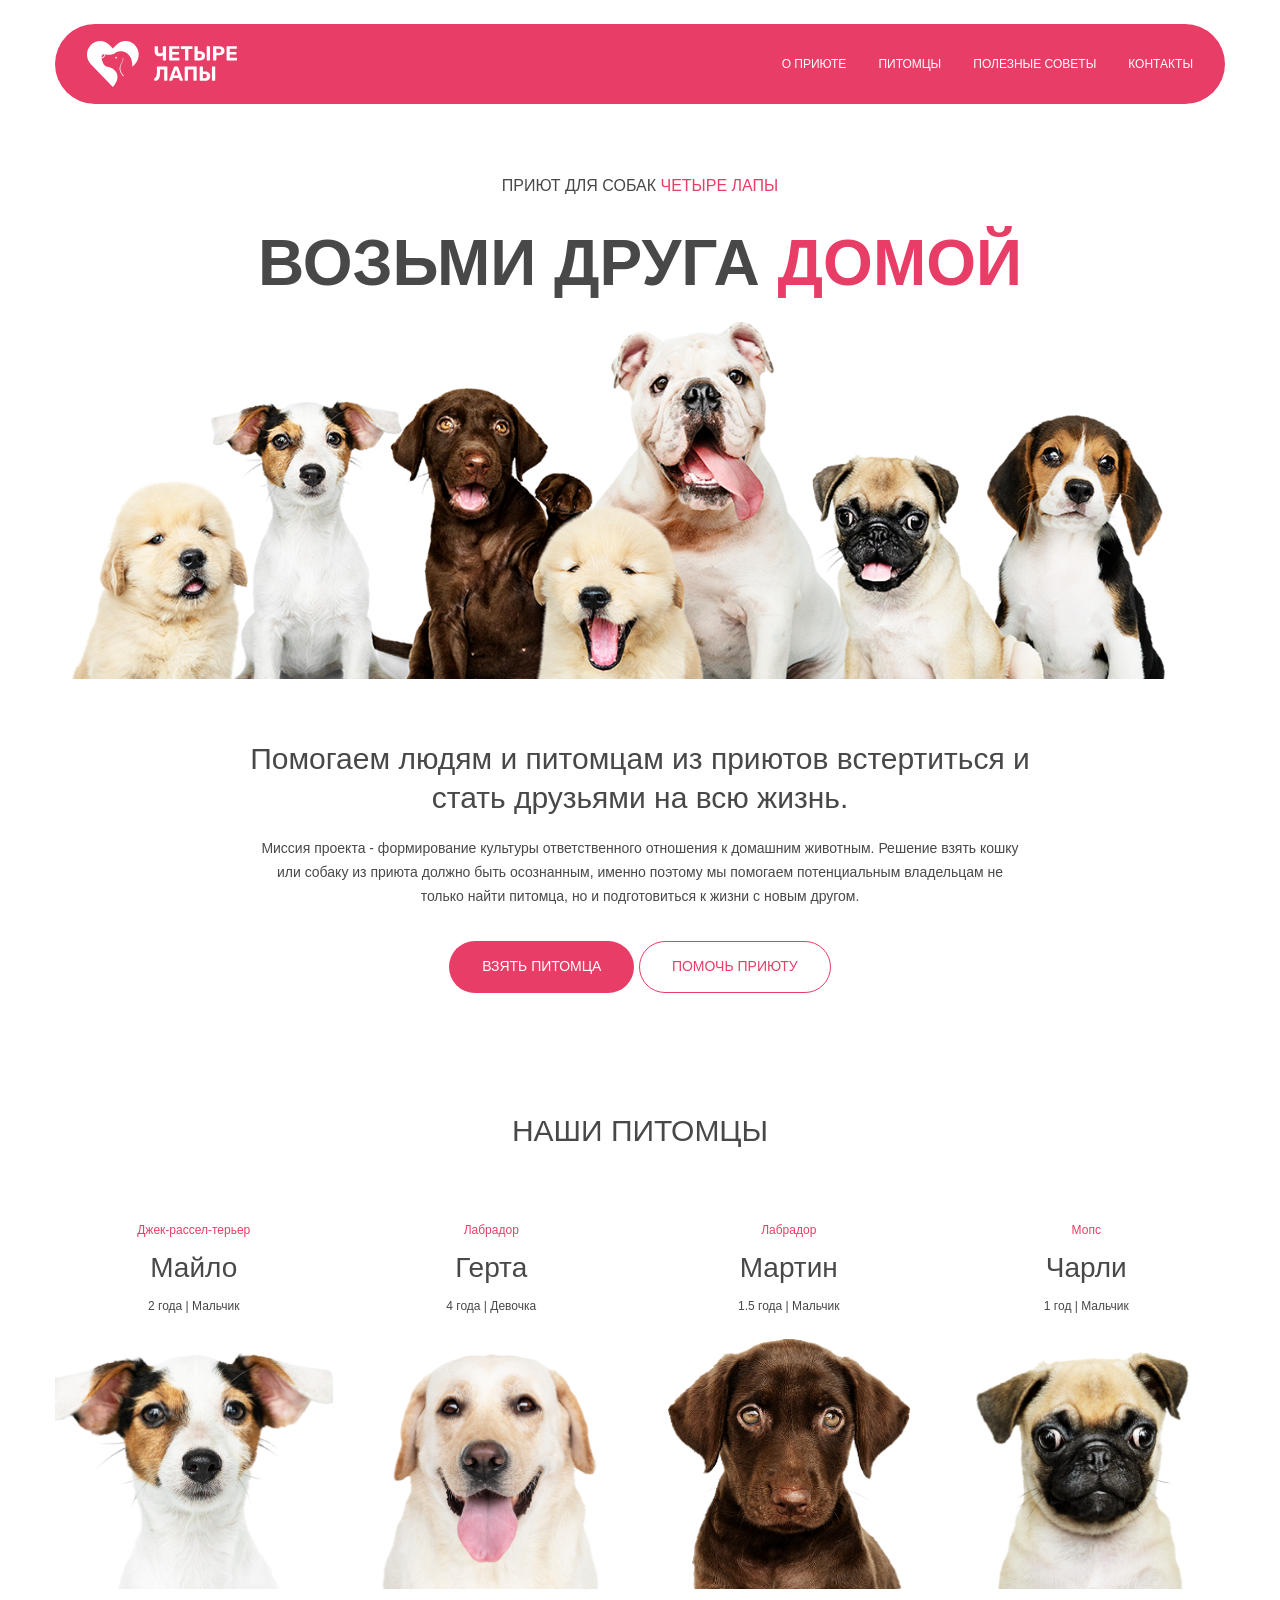
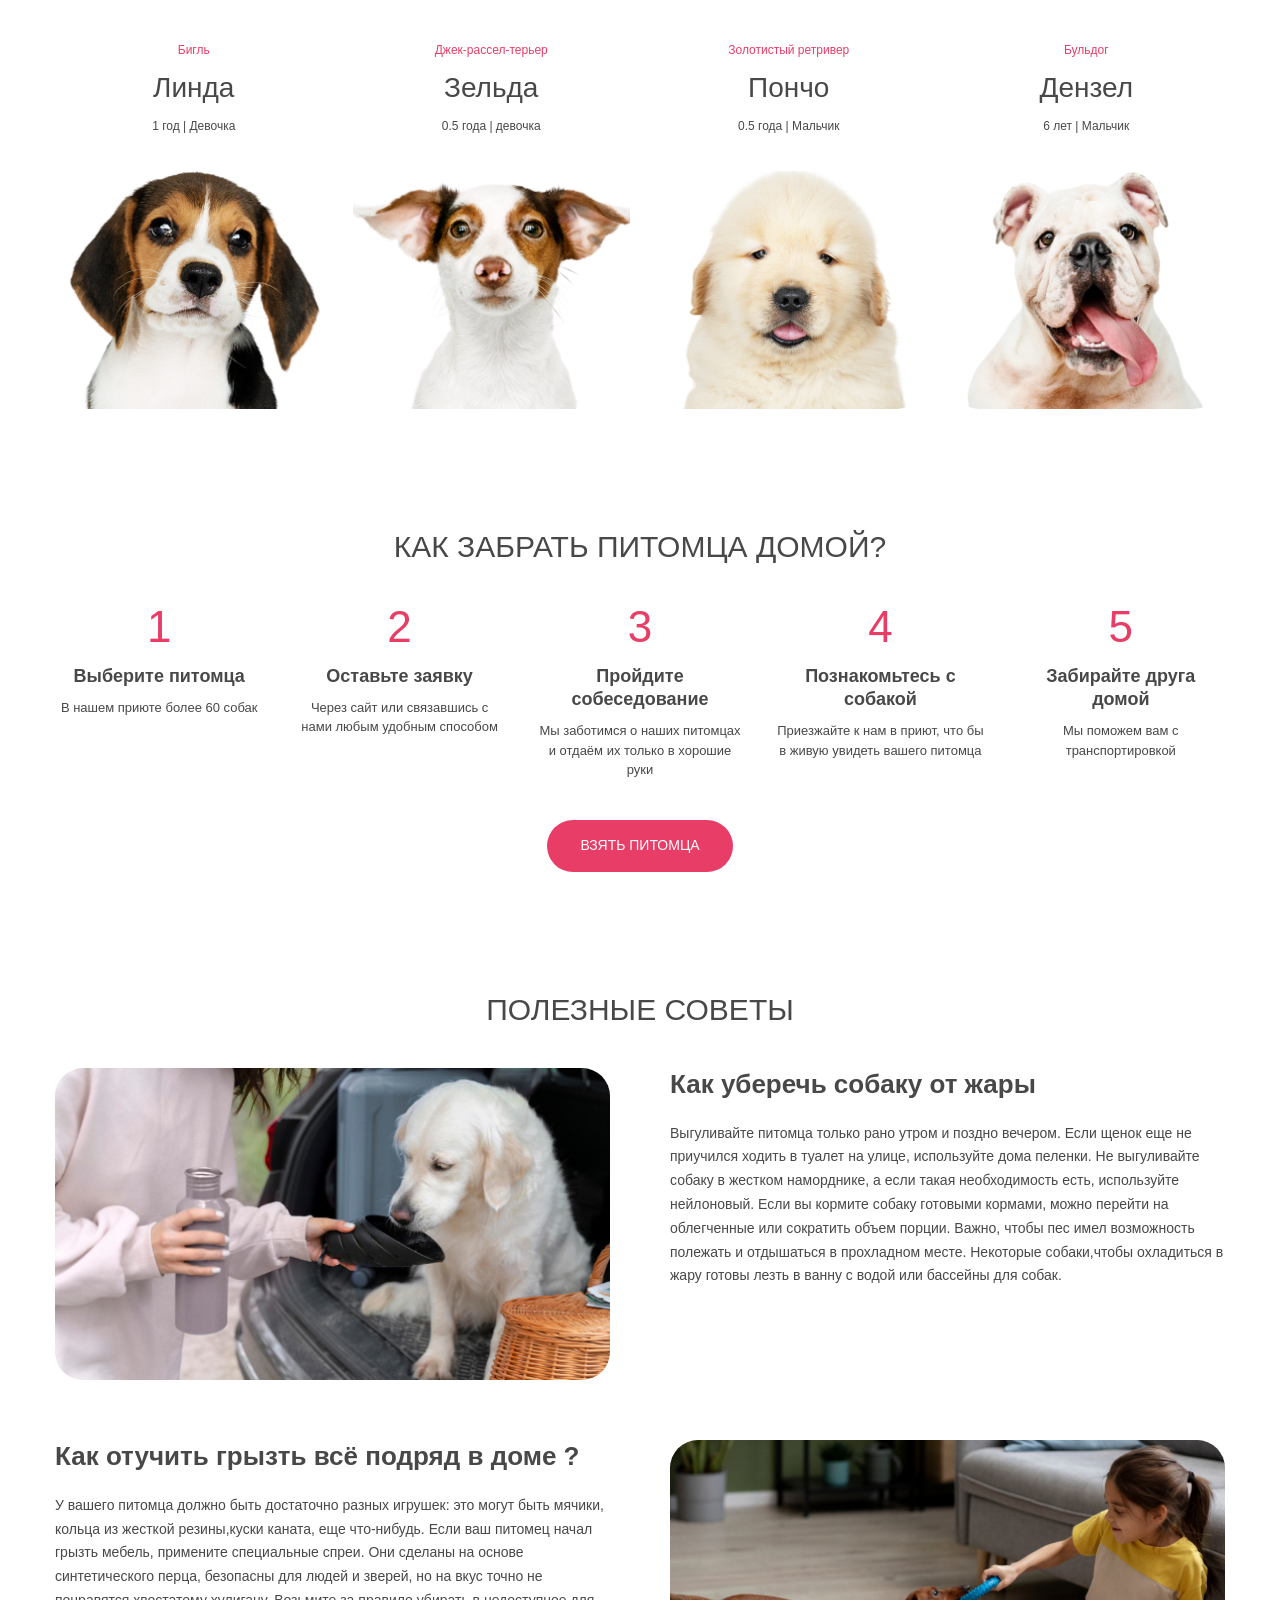
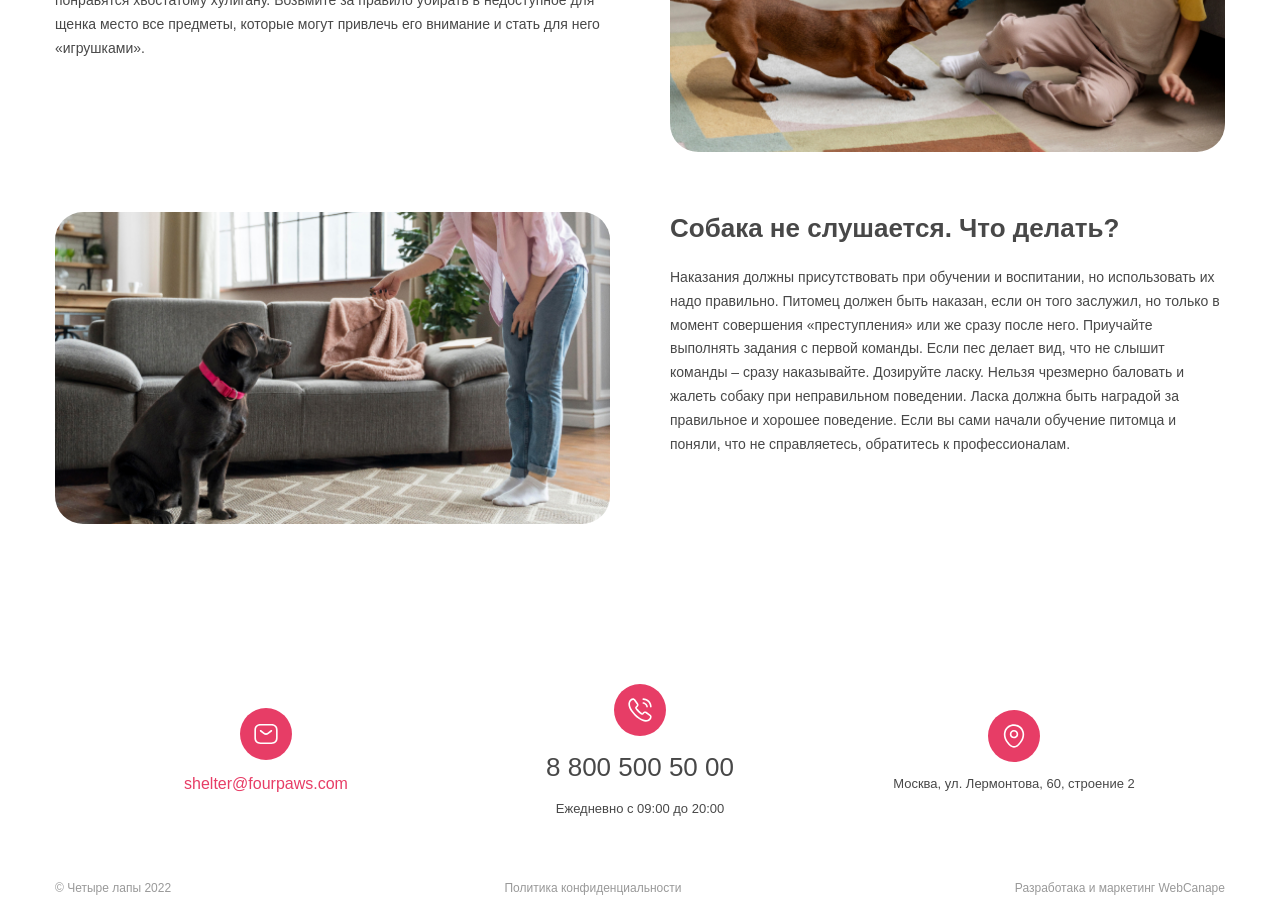
==== index.html @ 3e5d0def "Изменил структуру, и добавил весь сайт" ====
<!DOCTYPE html>
<html lang="ru">
  <head>
    <meta charset="utf-8">
    <meta name="viewport" content="width=device-width, initial-scale=1.0">
    <link rel="stylesheet" href="css/style.css">
    <meta name="viewport" content="width=device-width, initial-scale=1.0">
    <title>Четыре лапы</title>
    <link rel="stylesheet" href="style.css">
    <script src="script.js"></script>
  </head>
  <body>
      <div class="hero-area">
        <header class="header container">
          <a class="logo" href="#">
            <img src="assets/лого.svg" alt="Четыре лапы">
          </a>
          <nav class="navigation" aria-label="Основная навигация">
            <a href="#about">О приюте</a>
            <a href="#pets">Питомцы</a>
            <a href="#advice">Полезные советы</a>
            <a href="#contacts">Контакты</a>
          </nav>
          <button class="menu-button" type="button" aria-label="Открыть меню">☰</button>
        </header>
        <section class="hero">
          <div class="container">
            <p class="hero-subtitle">
              Приют для собак <span>Четыре лапы</span>
            </p>
            <h1>Возьми друга <span>домой</span></h1>
            <img class="hero-image" src="assets/Model2 1.png" alt="Собаки из приюта">
          </div>
        </section>
      </div>
      <section class="about section" id="about">
        <div class="container">
          <h2 class="about-title">
            Помогаем людям и питомцам из приютов встертиться и стать друзьями на всю жизнь.
          </h2>
          <p class="about-text">
            Миссия проекта - формирование культуры ответственного отношения к домашним животным.
            Решение взять кошку или собаку из приюта должно быть осознанным,
            именно поэтому мы помогаем потенциальным владельцам не только найти питомца,
            но и подготовиться к жизни с новым другом.
          </p>
          <div class="actions">
            <a class="button button-primary" href="#pets">Взять питомца
            </a>
            <a class="button button-outline" href="#contacts">Помочь приюту</a>
          </div>
        </div>
      </section>
      <section class="pets section" id="pets">
        <div class="container">
          <h2 class="section-title">Наши питомцы</h2>
          <div class="pets-grid">
            <article class="pet-card">
              <p class="pet-breed">Джек-рассел-терьер</p>
              <h3 class="pet-name">Майло</h3>
              <p class="pet-info">2 года | Мальчик</p>
              <img class="pet-image" src="assets/mailo.png" alt="Пёс Майло">
            </article>
            <article class="pet-card">
              <p class="pet-breed">Лабрадор</p>
              <h3 class="pet-name">Герта</h3>
              <p class="pet-info">4 года | Девочка</p>
              <img class="pet-image" src="assets/gerta.png" alt="Собака Герта">
            </article>
            <article class="pet-card">
              <p class="pet-breed">Лабрадор</p>
              <h3 class="pet-name">Мартин</h3>
              <p class="pet-info">1.5 года | Мальчик</p>
              <img class="pet-image" src="assets/martin.png" alt="Пёс Мартин">
            </article>
            <article class="pet-card">
              <p class="pet-breed">Мопс</p>
              <h3 class="pet-name">Чарли</h3>
              <p class="pet-info">1 год | Мальчик</p>
              <img class="pet-image" src="assets/charli.png" alt="Пёс Чарли">
            </article>
            <article class="pet-card">
              <p class="pet-breed">Бигль</p>
              <h3 class="pet-name">Линда</h3>
              <p class="pet-info">1 год | Девочка</p>
              <img class="pet-image" src="assets/linda.png" alt="Собака Линда">
            </article>
            <article class="pet-card">
              <p class="pet-breed">Джек-рассел-терьер</p>
              <h3 class="pet-name">Зельда</h3>
              <p class="pet-info">0.5 года | девочка</p>
              <img class="pet-image" src="assets/zelda.png" alt="Собака Зельда">
            </article>
            <article class="pet-card">
              <p class="pet-breed">Золотистый ретривер</p>
              <h3 class="pet-name">Пончо</h3>
              <p class="pet-info">0.5 года | Мальчик</p>
              <img class="pet-image" src="assets/poncho.png" alt="Пёс Пончо">
            </article>
            <article class="pet-card">
              <p class="pet-breed">Бульдог</p>
              <h3 class="pet-name">Дензел</h3>
              <p class="pet-info">6 лет | Мальчик</p>
              <img class="pet-image" src="assets/denzel.png" alt="Пёс Дензел">
            </article>
          </div>
        </div>
      </section>
      <section class="adoption section">
        <div class="container">
          <h2 class="section-title">КАК ЗАБРАТЬ ПИТОМЦА ДОМОЙ?</h2>
          <ol class="steps">
            <li>
              <h3>Выберите питомца</h3>
              <p>В нашем приюте более 60 собак</p>
            </li>
            <li>
              <h3>Оставьте заявку</h3>
              <p>Через сайт или связавшись с нами любым удобным способом</p>
            </li>
            <li>
              <h3>Пройдите собеседование</h3>
              <p>Мы заботимся о наших питомцах и отдаём их только в хорошие руки</p>
            </li>
            <li>
              <h3>Познакомьтесь с собакой</h3>
              <p>Приезжайте к нам в приют, что бы в живую увидеть вашего питомца</p>
            </li>
            <li>
              <h3>Забирайте друга домой</h3>
              <p>Мы поможем вам с транспортировкой</p>
            </li>
          </ol>
          <div class="adoption-actions">
          <a class="button button-primary" href="#pets">Взять питомца</a>
          </div>
        </div>
      </section>
      <section class="advice section" id="advice">
        <div class="container">
          <h2 class="section-title">Полезные советы</h2>
          <div class="advice-list">
            <article class="advice-item">
              <img src="assets/dog_car.jpg" alt="Собака рядом с автомобилем">
              <div class="advice-content">
                <h3>Как уберечь собаку от жары</h3>
                <p>
                  Выгуливайте питомца только рано утром и поздно вечером. Если щенок еще не приучился ходить в туалет на улице, используйте дома пеленки.
                  Не выгуливайте собаку в жестком наморднике, а если такая необходимость есть, используйте нейлоновый.
                  Если вы кормите собаку готовыми кормами, можно перейти на облегченные или сократить объем порции.
                  Важно, чтобы пес имел возможность полежать и отдышаться в прохладном месте. Некоторые собаки,чтобы охладиться в жару готовы лезть в ванну с водой или бассейны для собак.
                </p>
              </div>
            </article>
            <article class="advice-item">
              <img src="assets/dog_play.jpg" alt="Собака грызёт игрушку">
              <div class="advice-content">
                <h3>Как отучить грызть всё подряд в доме ?</h3>
                <p>
                  У вашего питомца должно быть достаточно разных игрушек: это могут быть мячики,  кольца из жесткой резины,куски каната, еще что-нибудь.
                  Если ваш питомец начал грызть мебель, примените специальные спреи.
                  Они сделаны на основе синтетического перца, безопасны для людей и зверей, но на вкус точно не понравятся хвостатому хулигану.
                  Возьмите за правило убирать в недоступное для щенка место все предметы, которые могут привлечь его внимание и стать для него «игрушками».
                </p>
              </div>
            </article>
            <article class="advice-item">
              <img src="assets/dog_sit.jpg" alt="Собака грызёт игрушку">
              <div class="advice-content">
                <h3>Собака не слушается. Что делать?</h3>
                <p>
                  Наказания должны присутствовать при обучении и воспитании, но использовать их надо правильно.
                  Питомец должен быть наказан, если он того заслужил, но только в момент совершения «преступления» или же сразу после него.
                  Приучайте выполнять задания с первой команды.
                  Если пес делает вид, что не слышит команды – сразу наказывайте.
                  Дозируйте ласку. Нельзя чрезмерно баловать и жалеть собаку при неправильном поведении.
                  Ласка должна быть наградой за правильное и хорошее поведение.
                  Если вы сами начали обучение питомца и поняли, что не справляетесь, обратитесь к профессионалам.
                </p>
              </div>
            </article>
          </div>
        </div>
      </section>
            <footer class="footer" id="contacts">
              <div class="container">
                <div class="contacts">
                  <div class="contact-item">
                    <span class="contact-icon">
                      <img src="assets/mail.svg" alt="иконка почты">
                    </span>
                  <a class="contact-email" href="mailto:shelter@fourpaws.com">
                    shelter@fourpaws.com
                  </a>
                </div>
              <div class="contact-item">
                <span class="contact-icon">
                <img src="assets/telephone.svg" alt="иконка телефона">
                </span>
                <a class="contacts-phone" href="tel:88005005000">
                8 800 500 50 00
                </a>
                <p>Ежедневно с 09:00 до 20:00</p>
              </div>
              <div class="contact-item">
                <span class="contact-icon">
                  <img src="assets/map.svg" alt="иконка карты">
                </span>
                <p>Москва, ул. Лермонтова, 60, строение 2</p>
              </div>
            </div>
            <div class="footer-bottom">
              <p> © Четыре лапы 2022 </p>
              <a href="privacy.html">Политика конфиденциальности</a>
              <p>Разработака и маркетинг WebCanape</p>
            </div>
          </div>
        </footer>
    </body>
</html>
---- css/style.css ----
@font-face {
    font-family: "Rubik";
    src: url("../fonts/Rubik-Regular.woff2") format("woff2");
    font-weight: 400;
    font-style: normal;
    font-display: swap;
}

@font-face {
    font-family: "Rubik";
    src: url("../fonts/Rubik-Medium.woff2") format("woff2");
    font-weight: 500;
    font-style: normal;
    font-display: swap;
}

@font-face {
    font-family: "Rubik";
    src: url("../fonts/Rubik-Bold.woff2") format("woff2");
    font-weight: 700;
    font-style: normal;
    font-display: swap;
}

:root {
    --pink: #e73d66;
    --pink-light: #ffe3eb;
    --text: #484848;
    --gray: #444444;
    --white: #ffffff;
}

* {
    box-sizing: border-box;
}

body {
    margin: 0;
    font-family: "Rubik", sans-serif;
    font-size: 16px;
    line-height:1.5;
    color: var(--text);
    background-color: var(--white);
}

h1,h2,h3,p {
    margin: 0;
}

a {
    color: inherit;
    text-decoration: none;
}

img {
    display: block;
    max-width: 100%;
}

button,input {
    font: inherit;
}

.container {
    width: min(100% - 40px, 1170px);
    margin-inline: auto;
}

.section {
    padding-block: 60px;
}

.section-title {
    margin-bottom: 40px;
    font-size: 30px;
    font-weight: 500;
    line-height: 1.2;
    text-align: center;
    text-transform: uppercase;
}

.hero-area {
    padding-top: 24px;
    background-color: var(--white);
}

.header {
    display: flex;
    align-items: center;
    justify-content: space-between;
    gap: 24px;

    min-height: 80px;
    padding: 16px 32px;
    
    color: var(--white);
    background-color: var(--pink);
    border-radius: 50px;
}

.logo {
    flex-shrink: 0;
}

.logo img {
    width: 150px;
    height: auto;
}

.navigation {
    display: flex;
    align-items: center;
    gap: 32px;
}

.navigation a {
    font-size: 12px;
    font-weight: 500;
    text-transform: uppercase;
}

.navigation a:hover {
    opacity: 0.7;
}

.menu-button {
    display: none;
    padding: 8px;
    border: 0;
    color: inherit;
    background: transparent;
    font-size: 24px;
    cursor: pointer;
}

.hero {
    padding-top: 70px;
    text-align: center;
}

.hero-subtitle {
    margin-bottom: 30px;
    font-size: 16px;
    font-weight: 500;
    text-transform: uppercase;
}

.hero-subtitle span,.hero h1 span {
    color: var(--pink);
}

.hero h1 {
    margin-bottom: 24px;
    font-size: clamp(36px, 5vw, 88px);
    font-weight: 700;
    line-height: 1.1;
    text-transform: uppercase;
}

.hero-image {
    width: 100%;
    height: auto;
    margin-inline: auto;
}

.about {
    text-align: center;
}

.about-title {
    max-width: 800px;
    margin: 0 auto 20px;
    font-size:30px;
    font-weight: 400;
    line-height: 1.3;
}

.about-text {
    max-width: 760px;
    margin: 0 auto 32px;
    font-size: 14px;
    line-height: 1.7;
}

.action {
    display: flex;
    justify-content: center;
    flex-wrap: wrap;
    gap: 16px;
}

.button {
    display: inline-flex;
    align-items: center;
    justify-content: center;

    min-height: 52px;
    padding: 14px 32px;

    border: 1px solid transparent;
    border-radius: 30px;
    
    font-size: 14px;
    font-weight: 500;
    text-align: center;
    text-transform: uppercase;

    transition: background-color 0.2, color 0.2s;
}

.button-primary {
    color: var(--white);
    background-color: var(--pink);
}

.button-primary:hover {
    background-color: var(--text);
}

.button-outline {
    color: var(--pink);
    border-color: var(--pink);
    background-color: transparent;
}

.button-outline:hover {
    background-color: var(--pink-light);
}

.button:focus-visible,.navigation a:focus-visible {
    outline: 3px solid var(--text);
    outline-offset: 4px;
}

.pets-grid {
    display: grid;
    grid-template-columns: repeat(4, minmax(0, 1fr));
    gap: 20px;
}

.pet-card {
    display: flex;
    flex-direction: column;
    align-items: center;

    overflow: hidden;
    padding-top: 32px;
    border-radius: 32px;

    text-align: center;
    background-color: var(--white);
}

.pet-breed {
    margin-bottom: 8px;
    padding-inline: 12px;
    color: var(--pink);
    font-size: 12px;
}

.pet-name {
    margin-bottom: 8px;
    font-size: 28px;
    font-weight: 500;
}

.pet-info {
    margin-bottom: 24px;
    font-size: 12px;
}

.pet-image {
    width: 100%;
    height: 250px;
    margin-top: auto;
    object-fit: contain;
    object-position: center bottom;
}

.steps {
    display: grid;
    grid-template-columns: repeat(5, minmax(0, 1fr));
    gap: 32px;

    margin: 0 0 40px;
    padding: 0;
    list-style: none;
    counter-reset: step;
}

.steps li {
    position: relative;
    counter-increment: step;
    text-align: center;
}

.steps li::before {
    content: counter(step);
    display: block;
    margin-bottom: 16px;
    color: var(--pink);
    font-size: 44px;
    font-weight: 500;
    line-height: 1;
}

.steps li::not(:last-child)::after {
    content: "";
    position: absolute;
    top: 22px;
    left: 72%;
    width: 45%;
    height: 1px;
    background-color: var(--pink);
}

.steps h3 {
    margin-bottom: 10px;
    font-size: 18px;
    font-weight: 400px;
    line-height: 1.3;
}

.steps p {
    font-size: 13px;
}


.adoption-actions {
    display: flex;
    justify-content: center;
    margin-top: 40px
}
.advice-list {
    display: grid;
    gap: 60px;
}

.advice-item {
    display: grid;
    grid-template-columns: repeat(2, minmax(0, 1fr));
    align-items: start;
    gap: 60px;
}

.advice-item > img {
    width: 100%;
    aspect-ratio: 16 / 9;
    object-fit: cover;
    border-radius: 28px;
}

.advice-content h3 {
    margin-bottom: 20px;
    font-size: 26px;
    font-weight: 500px;
    line-height: 1.3;
}

.advice-content p {
    font-size: 14px;
    line-height: 1.7;
}

.advice-item:nth-child(even) > img {
    grid-column: 2;
    grid-row: 1;
}

.advice-item:nth-child(even) > .advice-content {
    grid-column: 1;
    grid-row: 1;
}

.footer {
    padding-block: 40px 24px;
}

.contact-item {
    display: flex;
    flex-direction: column;
    align-items: center;
    gap: 12px;
}

.contact-icon {
    display: flex;
    align-items: center;
    justify-content: center;

    width: 52px;
    height: 52px;
    border-radius: 50%;
}

.contact-icon img {
    width: 280px;
    height: 118px;
    object-fit: contain;
}

.contact-email {
    color: var(--pink);
    overflow-wrap: anywhere;
}

.contacts {
    display: grid;
    grid-template-columns: repeat(3, minmax(0, 1fr));
    align-items: center;
    gap: 32px;

    padding: 60px 40px;
    border-radius: 32px;
    background-color: var(--white);
    text-align: center;
}


.contacts > a {
    color: var(--pink);
}

.contacts-phone {
    font-size: 26px;
    font-weight: 500;
}

.contacts p {
    font-size: 13px;
}

.copyright {
    margin-top: 40px;
    font-size: 12px;
    text-align: center;
}

.footer-bottom {
    display: flex;
    align-items: center;
    justify-content: space-between;
    gap: 24px;
    
    font-size: 12px;
    color: #999999;
}

.footer-bottom a:hover {
    color: var(--pink);
}

@media (max-width: 1024px) {
    .hero-area {
        padding-top: 0;
    }

    .header {
        width: 100%;
        border-radius: 0;
    }

    .navigation {
        display: none;
    }

    .menu-button {
        display: block;
    }

    .hero h1 {
        max-width: 650px;
        margin-inline: auto;
    }

    .pets-grid {
        grid-template-columns: repeat(2, minmax(0, 1fr));
    }

    .steps {
        grid-template-columns: repeat(6, minmax(0, 1fr));
    }

    .steps li {
        grid-column: span 2;
    }

    /* Центрируем два шага во втором ряду */
    .steps li:nth-child(4) {
        grid-column: 2 / span 2;
    }

    .steps li:nth-child(5) {
        grid-column: 4 / span 2;
    }

    .steps li:nth-child(3)::after {
        display: none;
    }

    .advice-item {
        grid-template-columns: 1fr;
        gap: 24px;
    }

    .advice-item:nth-child(even) > img,
    .advice-item:nth-child(even) > .advice-content {
        grid-column: auto;
        grid-row: auto;
    }

    .contacts {
        grid-template-columns: repeat(2, minmax(0, 1fr));
    }
}

@media (max-width: 600px) {
    .container {
        width: calc(100% - 32px);
    }

    .header {
        width: 100%;
        min-height: 60px;
        padding: 12px 16px;
    }

    .logo img {
        width: 120px;
    }

    .section {
        padding-block: 36px;
    }

    .section-title {
        margin-bottom: 28px;
        font-size: 24px;
    }

    .hero {
        padding-top: 36px;
        overflow: hidden;
    }

    .hero-subtitle {
        margin-bottom: 20px;
        font-size: 11px;
    }

    .hero h1 {
        font-size: 36px;
    }

    .about-title {
        font-size: 20px;
    }

    .about-text {
        font-size: 13px;
    }

    .actions {
        flex-direction: column;
        align-items: center;
    }

    .button {
        width: min(100%, 260px);
    }

    .pets-grid {
        grid-template-columns: 1fr;
    }

    .pet-card {
        width: 100%;
        max-width: 340px;
        margin-inline: auto;
    }

    .pet-image {
        height: 280px;
    }

    .steps {
        grid-template-columns: 1fr;
        gap: 28px;
    }

    .steps li,
    .steps li:nth-child(4),
    .steps li:nth-child(5) {
        grid-column: auto;
        padding-left: 36px;
        text-align: left;
    }

    .steps li::before {
        position: absolute;
        top: 0;
        left: 0;
        font-size: 24px;
    }

    .steps li:not(:last-child)::after {
        display: block;
        top: 32px;
        left: 8px;
        width: 1px;
        height: calc(100% - 14px);
    }

    .advice-list {
        gap: 36px;
    }

    .advice-content h3 {
        margin-bottom: 12px;
        font-size: 20px;
    }

    .advice-content p {
        font-size: 14px;
    }

    .contacts {
        grid-template-columns: 1fr;
        padding: 36px 20px;
    }

    .footer-bottom {
        flex-direction: column;
        gap: 12px;
        margin-top: 32px;
        text-align: center;
    }
}
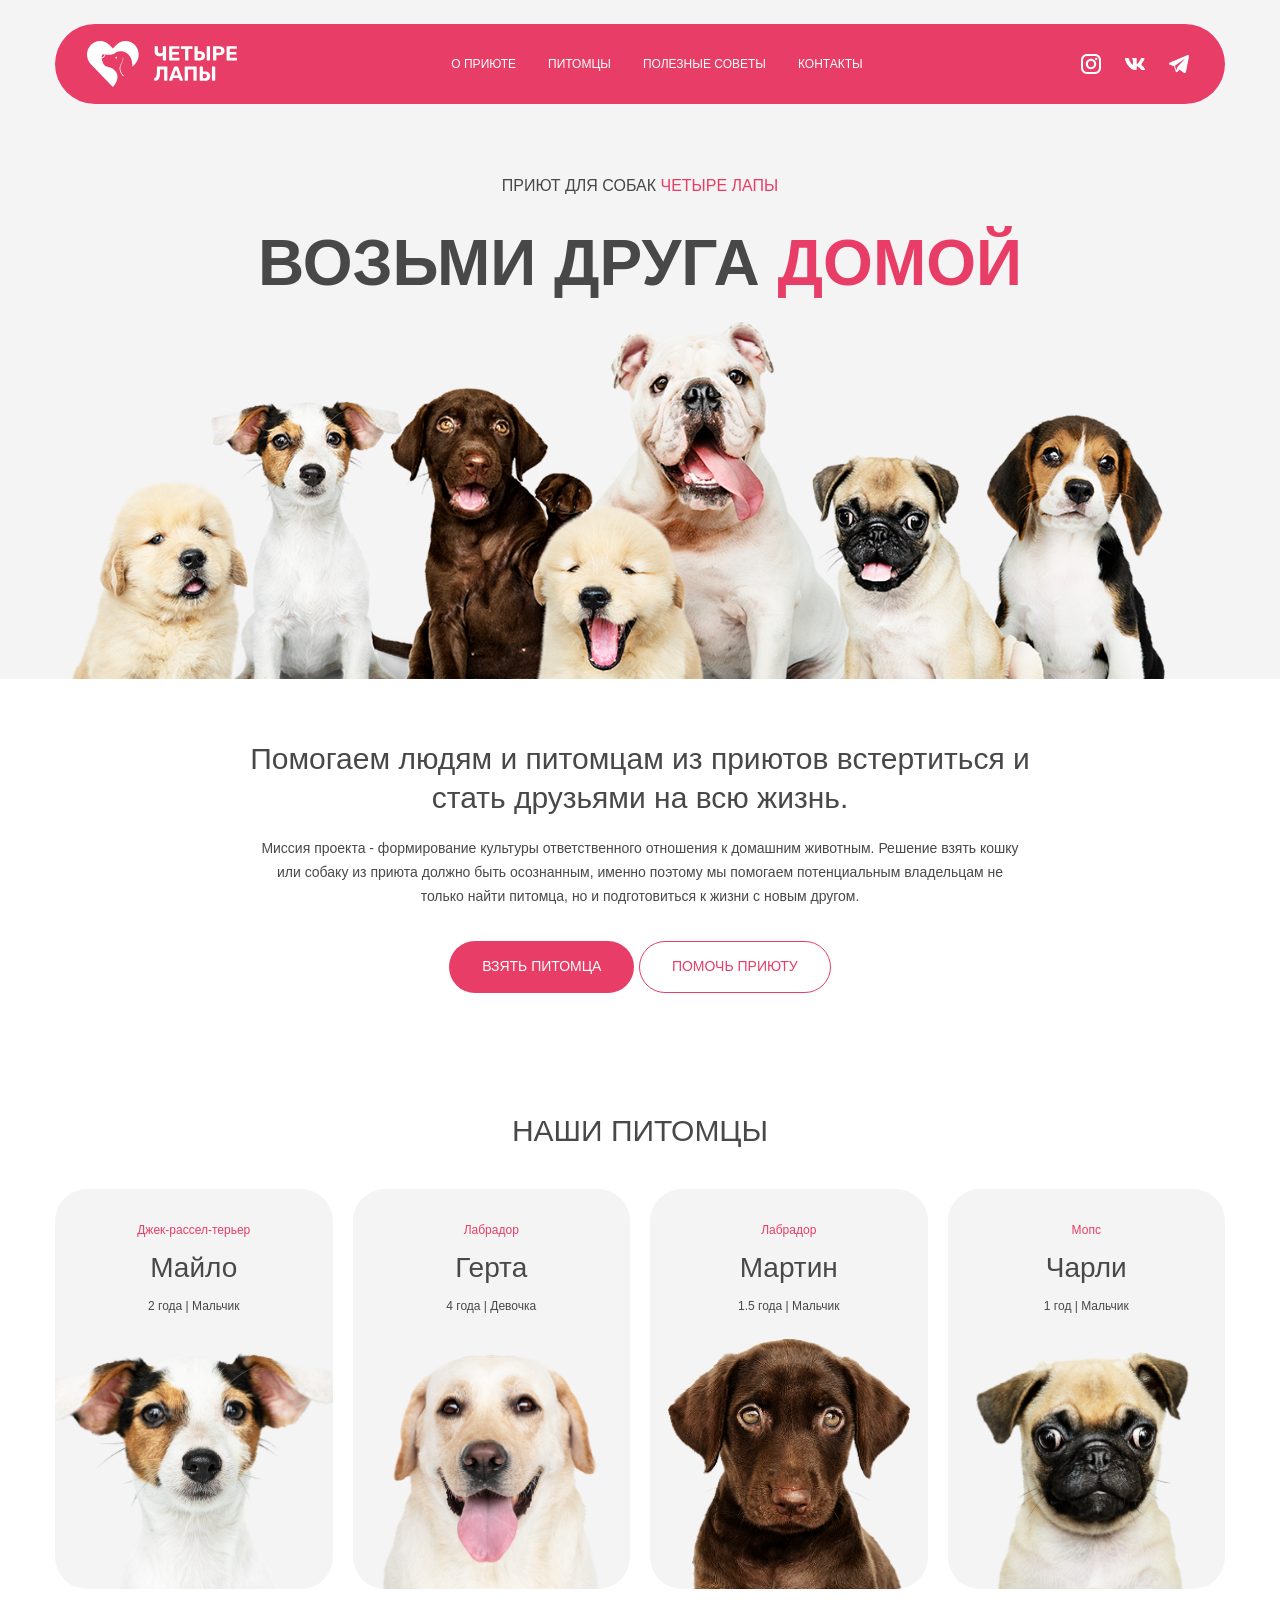
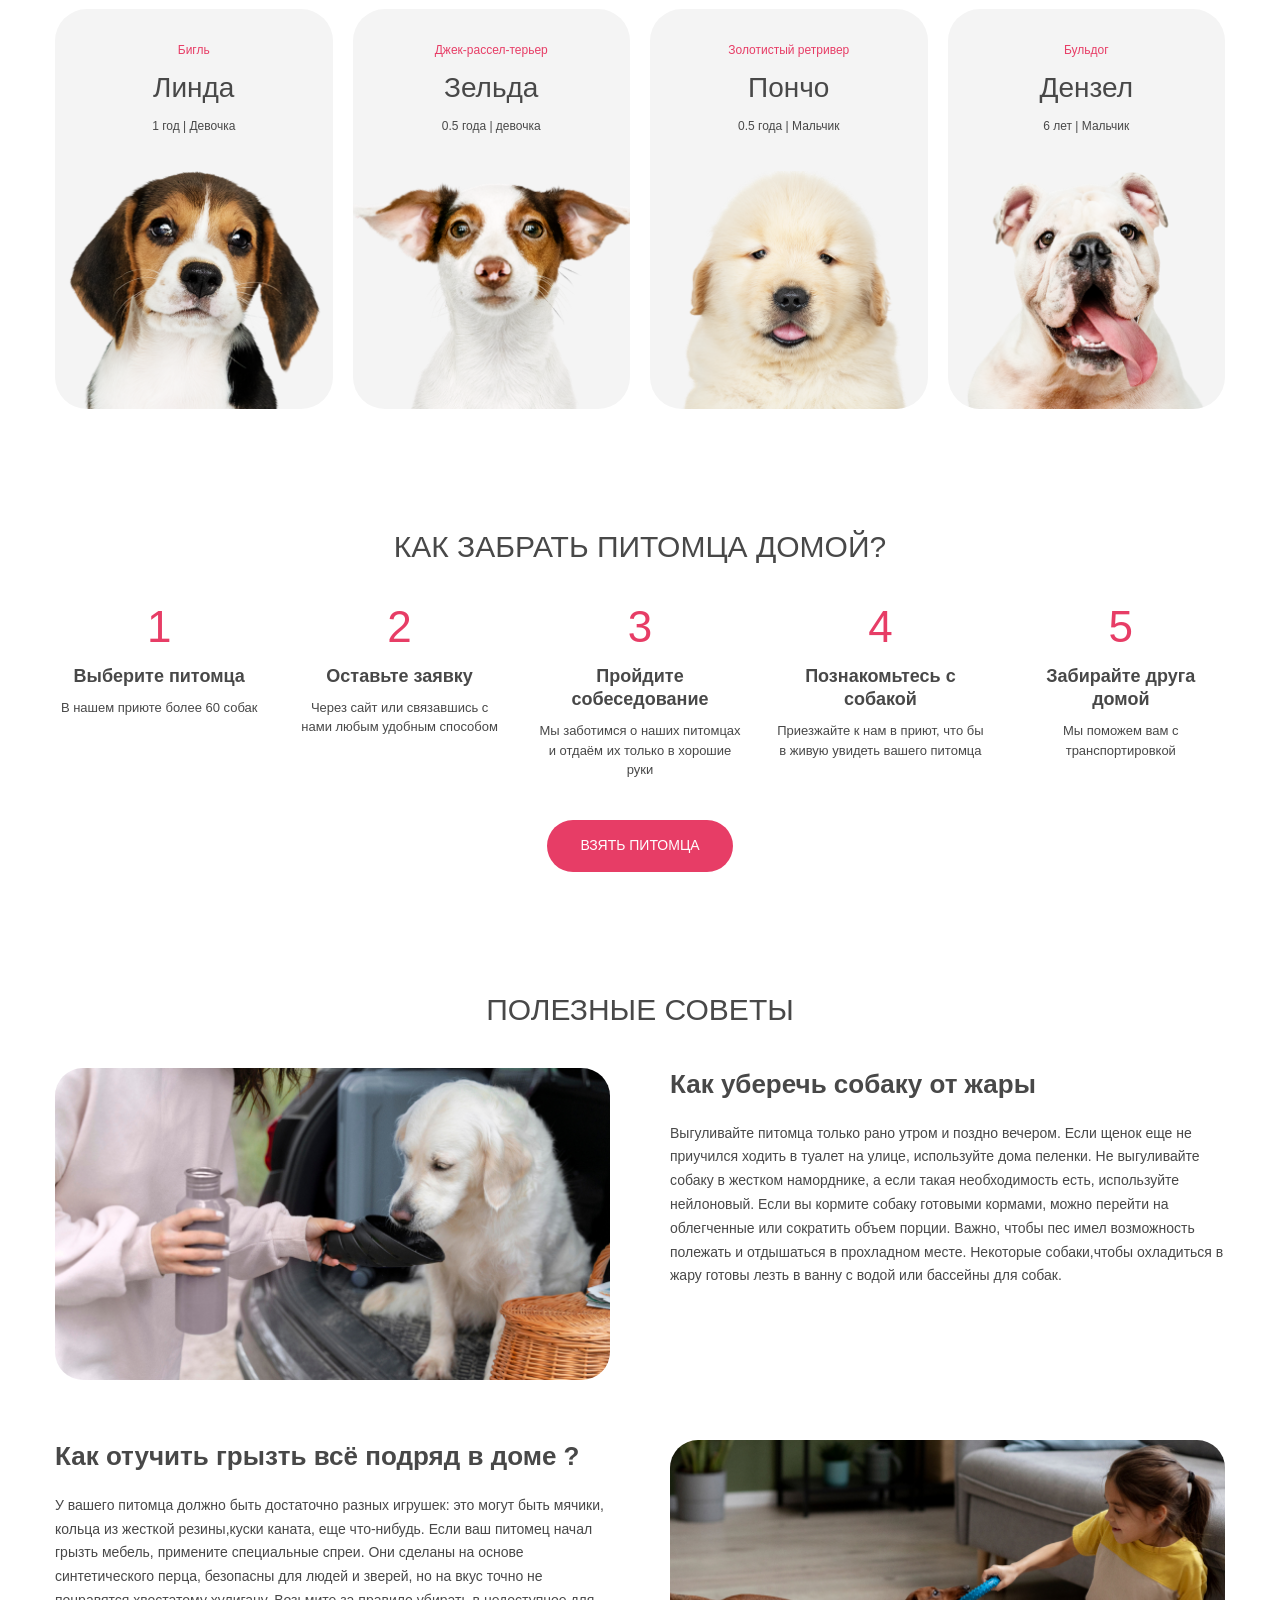
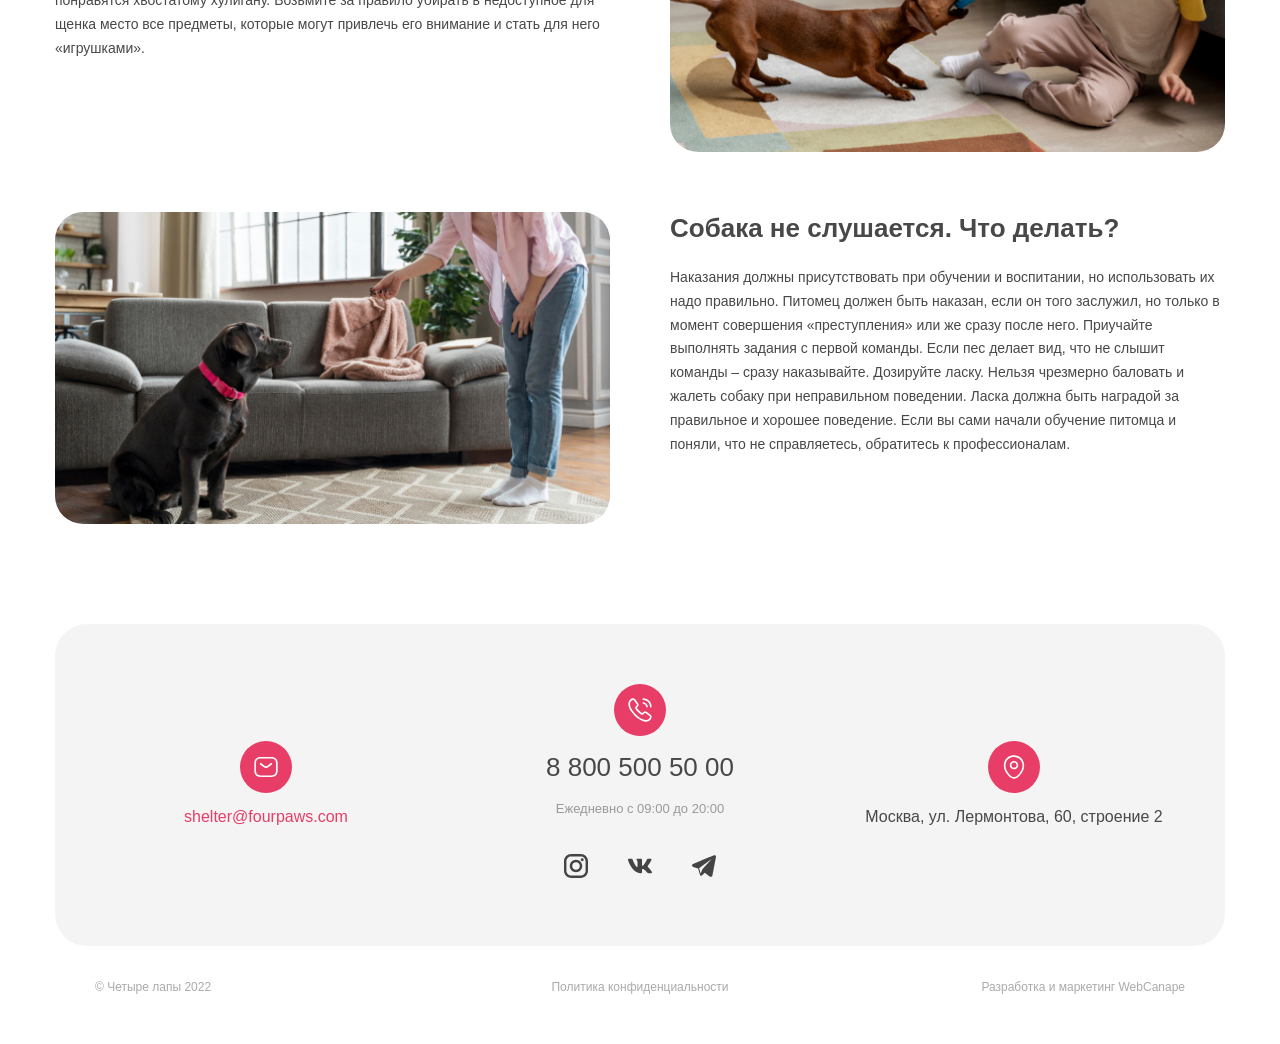
==== commit 2a6c2b22: "допилил дизайн" ====
--- a/index.html
+++ b/index.html
@@ -21,6 +21,11 @@
             <a href="#advice">Полезные советы</a>
             <a href="#contacts">Контакты</a>
           </nav>
+          <div class="header-socials">
+            <a href="https://www.instagram.com/" target="_blank"><img src="assets/Instagram_new 1.svg" alt=""></a>
+            <a href="https://vk.ru" target="_blank"><img src="assets/vk_light.svg" alt=""></a>
+            <a href="https://t.me/" target="_blank"><img src="assets/tg_light.svg" alt=""></a>
+          </div>
           <button class="menu-button" type="button" aria-label="Открыть меню">☰</button>
         </header>
         <section class="hero">
@@ -201,19 +206,26 @@
                 8 800 500 50 00
                 </a>
                 <p>Ежедневно с 09:00 до 20:00</p>
+                <div class="contact-socials">
+                  <a href="https://www.instagram.com" target="_blank"><img src="assets/insta.svg" alt=""></a>
+                  <a href="https://vk.ru" target="_blank"><img src="assets/vk.svg" alt=""></a>
+                  <a href="https://t.me/" target="_blank"><img src="assets/tg.svg" alt=""></a>
+                </div>
               </div>
               <div class="contact-item">
                 <span class="contact-icon">
                   <img src="assets/map.svg" alt="иконка карты">
                 </span>
-                <p>Москва, ул. Лермонтова, 60, строение 2</p>
+                <a class="contacts-address" href="https://www.google.com/maps/dir/?api=1&destination=Москва,+ул.+Лермонтова,+60,+строение+2">
+                  Москва, ул. Лермонтова, 60, строение 2
+                </a>
               </div>
             </div>
-            <div class="footer-bottom">
-              <p> © Четыре лапы 2022 </p>
-              <a href="privacy.html">Политика конфиденциальности</a>
-              <p>Разработака и маркетинг WebCanape</p>
-            </div>
+              <div class="footer-bottom">
+                  <p>© Четыре лапы 2022</p>
+                  <a href="privacy.html">Политика конфиденциальности</a>
+                  <a href="https://www.web-canape.ru/">Разработка и маркетинг WebCanape</a>
+              </div>
           </div>
         </footer>
     </body>
--- a/css/style.css
+++ b/css/style.css
@@ -28,6 +28,8 @@
     --text: #484848;
     --gray: #444444;
     --white: #ffffff;
+    --fone: #f4f4f4;
+    --text-light: #999999;
 }
 
 * {
@@ -81,7 +83,7 @@
 
 .hero-area {
     padding-top: 24px;
-    background-color: var(--white);
+    background-color: var(--fone);
 }
 
 .header {
@@ -97,7 +99,36 @@
     background-color: var(--pink);
     border-radius: 50px;
 }
-
+.header-socials {
+    display: flex;
+    align-items: center;
+    gap: 16px;
+    flex-shrink: 0;
+}
+
+.header-socials a {
+    display: flex;
+    align-items: center;
+    justify-content: center;
+    width: 28px;
+    height: 28px;
+}
+
+.header-socials img {
+    width: 20px;
+    height: 20px;
+    object-fit: contain;
+}
+
+.header-socials a:hover {
+    opacity: 0.7;
+}
+
+.header-socials a:focus-visible {
+    outline: 2px solid white;
+    outline-offset: 3px;
+    border-radius: 4px;
+}
 .logo {
     flex-shrink: 0;
 }
@@ -248,7 +279,7 @@
     border-radius: 32px;
 
     text-align: center;
-    background-color: var(--white);
+    background-color: var(--fone);
 }
 
 .pet-breed {
@@ -412,7 +443,7 @@
 
     padding: 60px 40px;
     border-radius: 32px;
-    background-color: var(--white);
+    background-color: var(--fone);
     text-align: center;
 }
 
@@ -428,6 +459,40 @@
 
 .contacts p {
     font-size: 13px;
+    color: var(--text-light);
+}
+
+.contact-socials {
+    display: flex;
+    justify-content: center;
+    align-items: center;
+    gap: 24px;
+    margin-top: 15px;
+}
+
+.contact-socials a {
+    display: flex;
+    align-items: center;
+    justify-content: center;
+    width: 40px;
+    height: 40px;
+    border-radius: 8px;
+    transition: background-color 0.2s;
+}
+
+.contact-socials img {
+    width: 24px;
+    height: 24px;
+    object-fit: contain;
+}
+
+.contact-socials a:hover {
+    background-color: #ffe3eb;
+}
+
+.contact-socials a:focus-visible {
+    outline: 2px solid var(--pink);
+    outline-offset: 3px;
 }
 
 .copyright {
@@ -437,17 +502,32 @@
 }
 
 .footer-bottom {
-    display: flex;
-    align-items: center;
-    justify-content: space-between;
-    gap: 24px;
-    
+    display: grid;
+    grid-template-columns: repeat(3, minmax(0, 1fr));
+    align-items: center;
+    gap: 32px;
+
+    margin-top: 32px;
+    padding: 0 40px 24px;
+
     font-size: 12px;
-    color: #999999;
-}
-
-.footer-bottom a:hover {
-    color: var(--pink);
+    color: #aaaaaa;
+}
+
+.footer-bottom p {
+    margin: 0;
+}
+
+.footer-bottom > :first-child {
+    text-align: left;
+}
+
+.footer-bottom > :nth-child(2) {
+    text-align: center;
+}
+
+.footer-bottom > :last-child {
+    text-align: right;
 }
 
 @media (max-width: 1024px) {
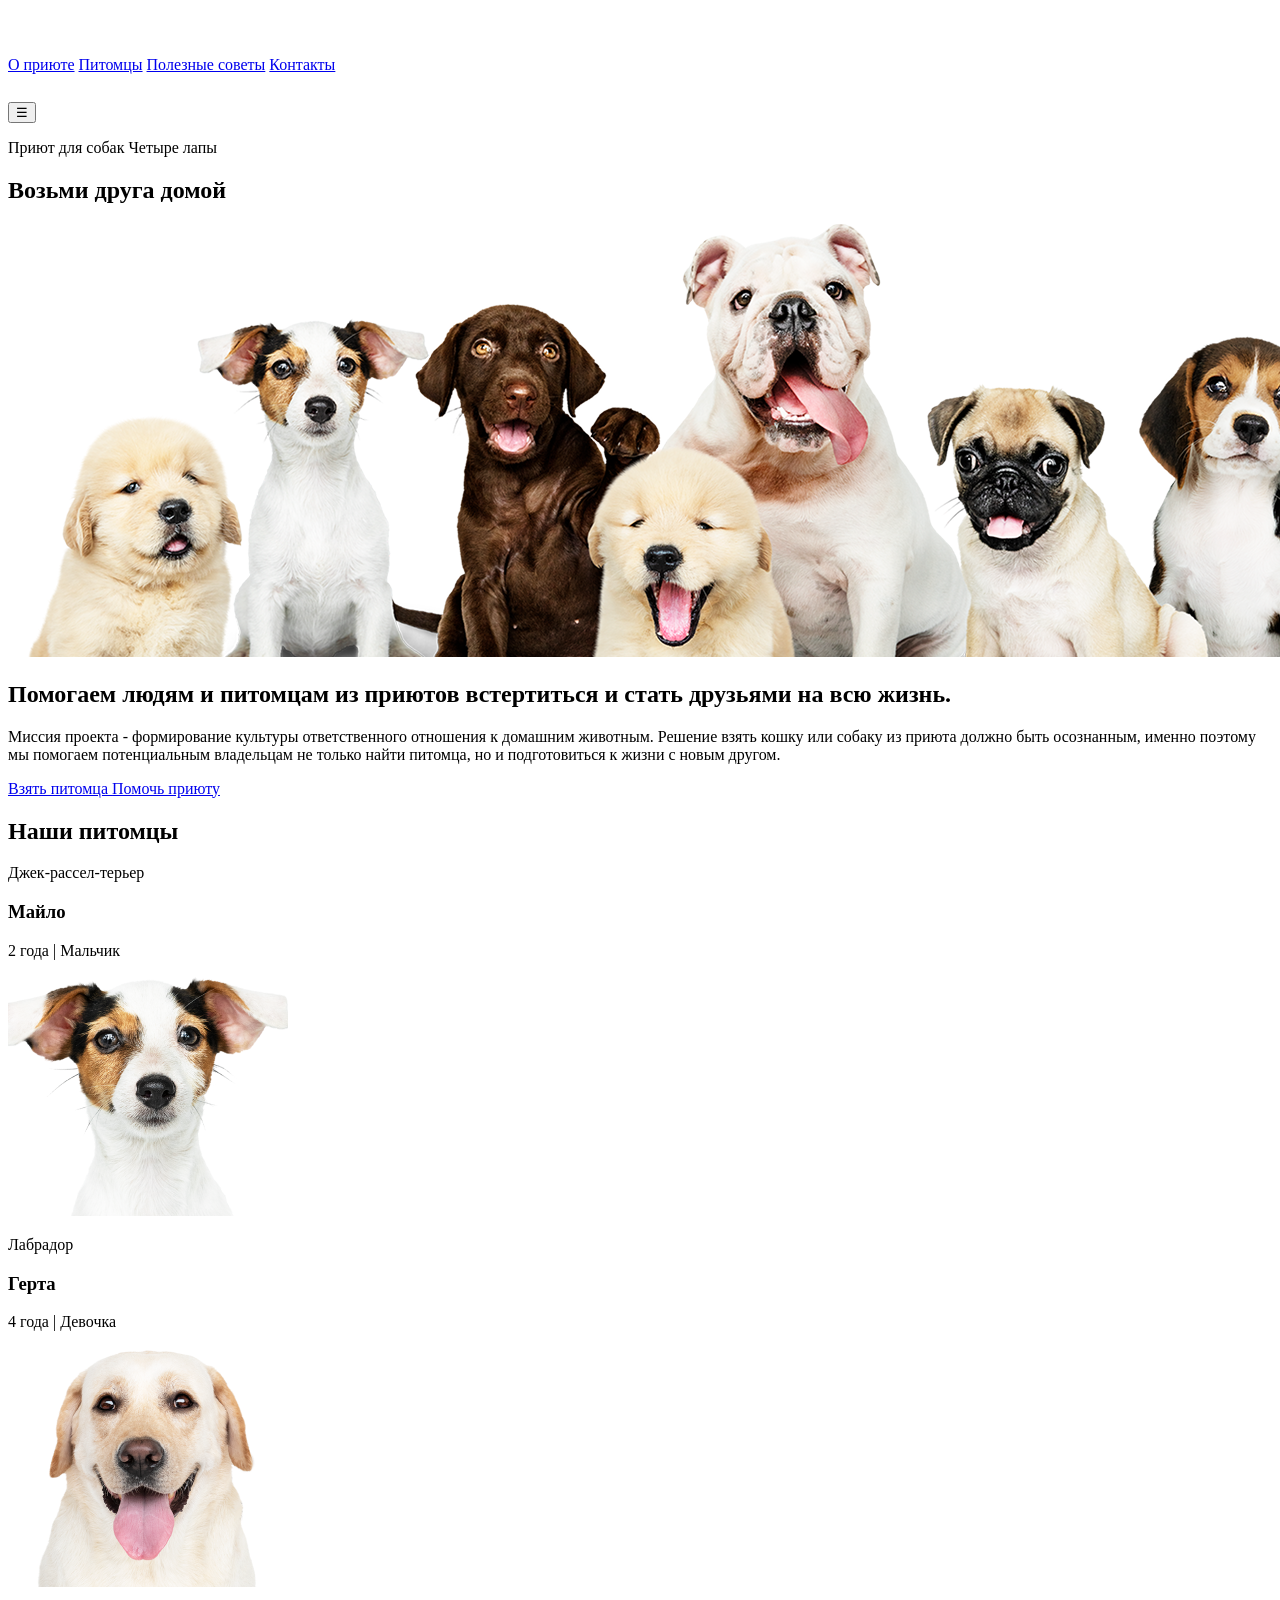
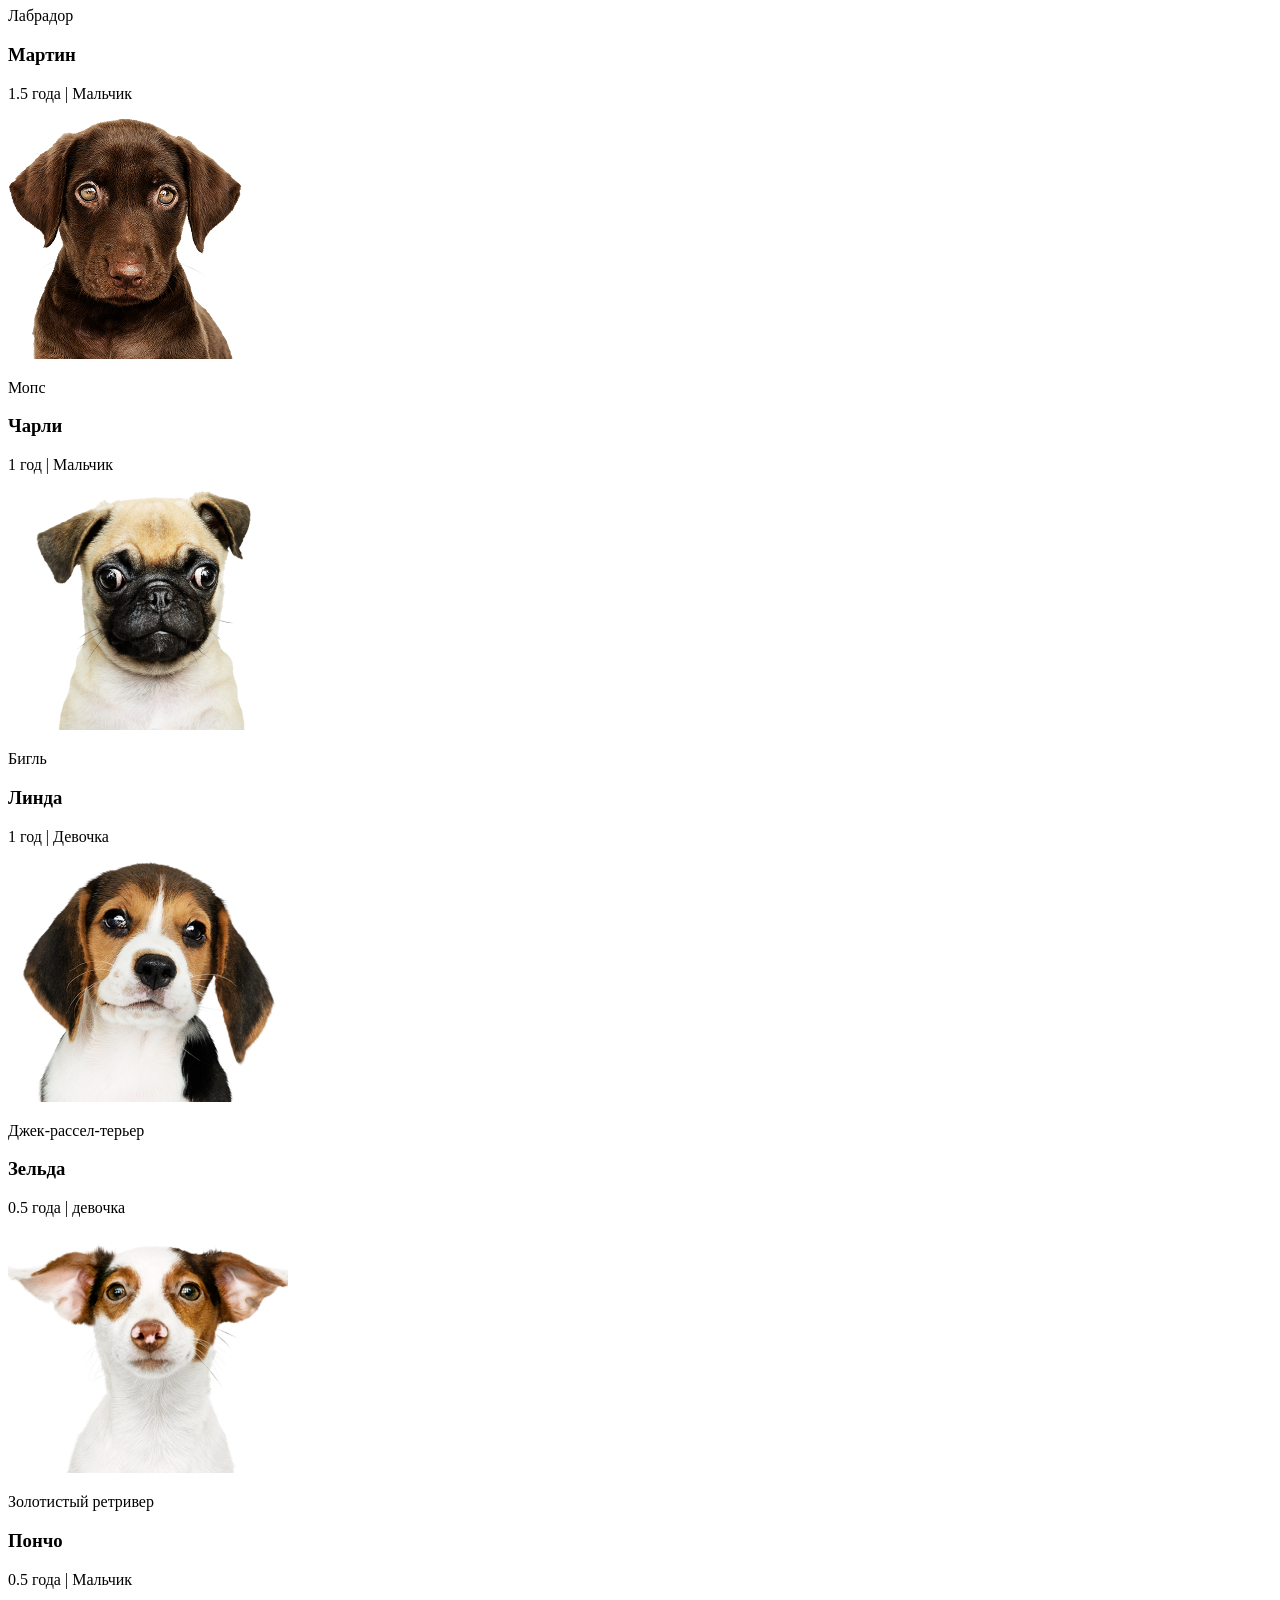
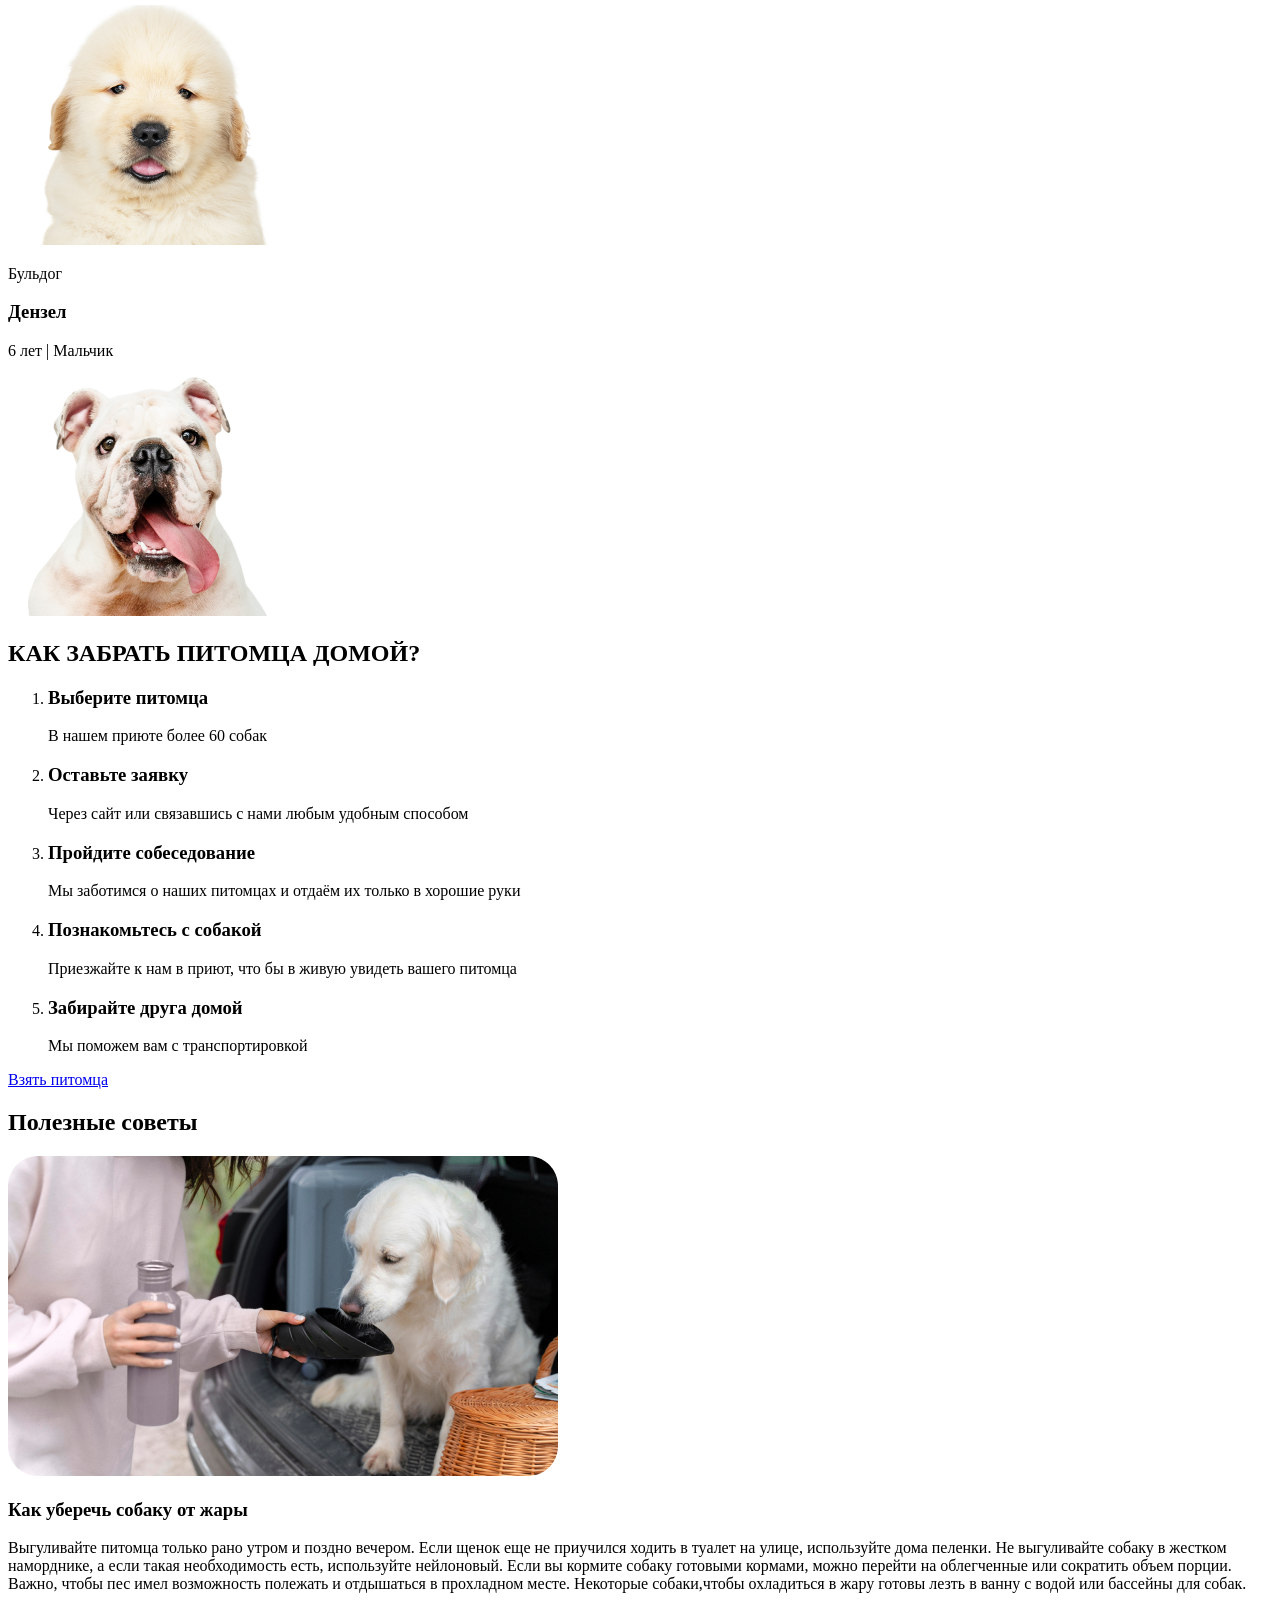
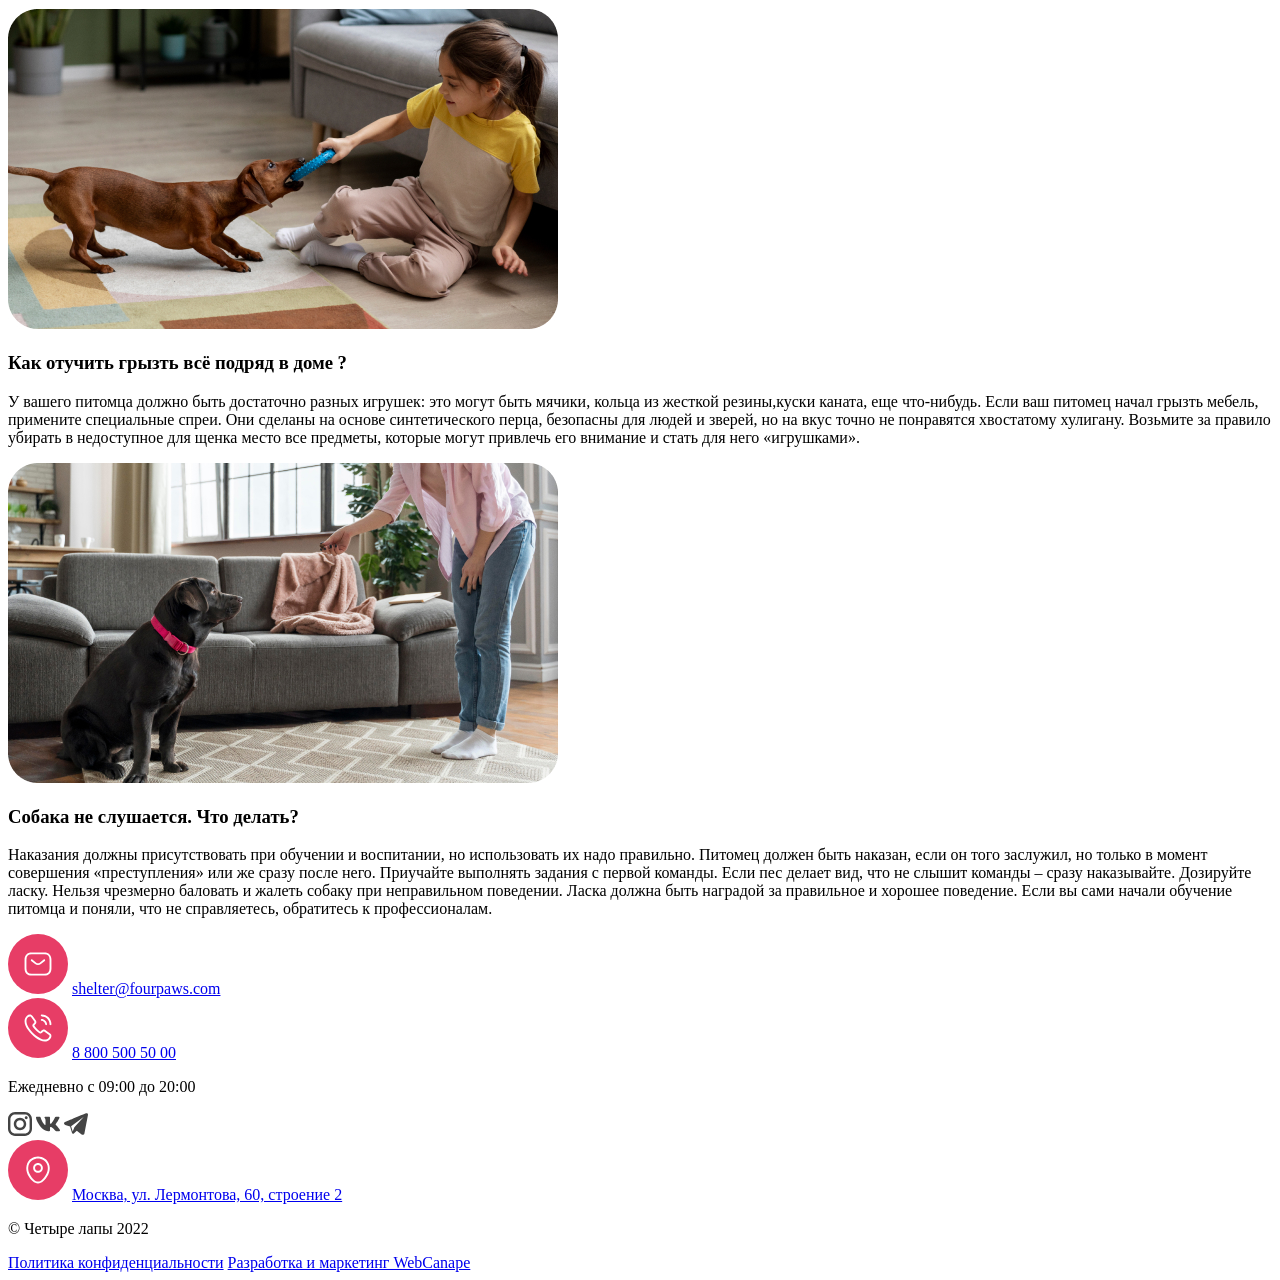
==== commit 1898470c: "свыаыа" ====
--- a/index.html
+++ b/index.html
@@ -3,10 +3,9 @@
   <head>
     <meta charset="utf-8">
     <meta name="viewport" content="width=device-width, initial-scale=1.0">
-    <link rel="stylesheet" href="css/style.css">
+    <link rel="stylesheet" href="./style.css">
     <meta name="viewport" content="width=device-width, initial-scale=1.0">
     <title>Четыре лапы</title>
-    <link rel="stylesheet" href="style.css">
     <script src="script.js"></script>
   </head>
   <body>
